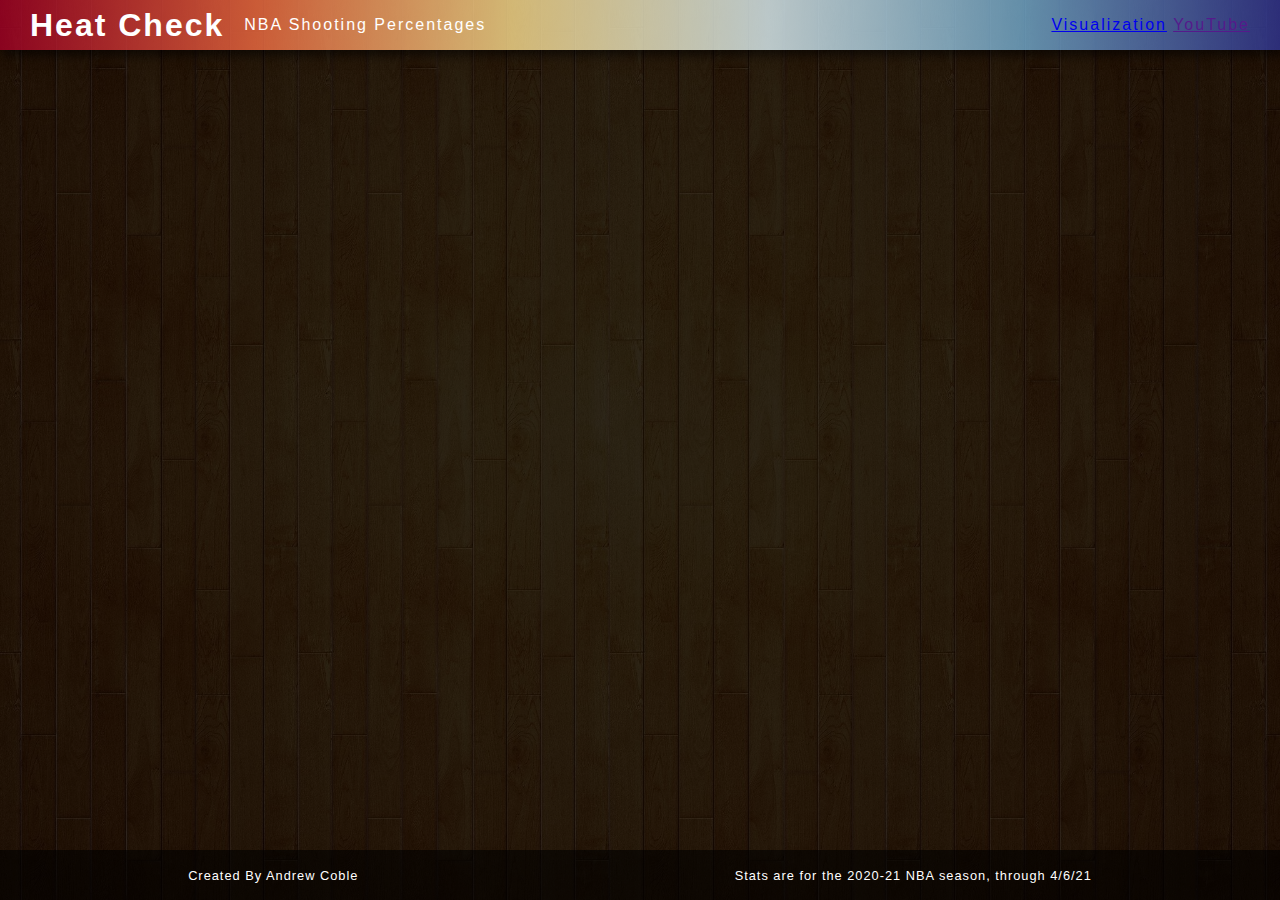
==== documentation.html @ 447e8808 "added documentation page" ====
<html lang="en">

<head>
    <meta charset="UTF-8">
    <meta http-equiv="X-UA-Compatible" content="IE=edge">
    <meta name="viewport" content="width=device-width, initial-scale=1.0">
    <title>Heat Check</title>

    <link rel="stylesheet" href="styles/styles.css">
    <script src="https://d3js.org/d3.v3.min.js"></script>
    <link rel="shortcut icon" href="images/favicon.png" type="image/x-icon">

</head>
<body>
    <nav>
        <div class="nav-left">
            <h1>Heat Check</h1>
            <p>NBA Shooting Percentages</p>
        </div>
        <div class="nav-right">
            <a href="index.html">Visualization</a>
            <a href="">YouTube</a>
        </div>
    </nav>

<div class="content-wrapper"></div>








    <footer>
        <p>Created By Andrew Coble</p>
        <p>Stats are for the 2020-21 NBA season, through 4/6/21</p>
    </footer>
</body>
</html>
---- styles/styles.css ----
* {
  box-sizing: border-box;
  margin: 0;
  padding: 0;
}

html,
body {
  margin: 0;
  padding: 0;
  height: 100%;
}

body {
  background: linear-gradient(to top, rgba(0, 0, 0, 0.8), rgba(0, 0, 0, 0.8)),
    url("../images/bg-image.jpg");
  background-position: center;
  background-size: cover;
  background-repeat: no-repeat;
  background-attachment: fixed;
  font-family: Arial, Helvetica, sans-serif;
  color: white;
}

nav {
  padding: 0 30px;
  letter-spacing: 2px;
  display: flex;
  justify-content: space-between;
  align-items: center;
  height: 50px;
  width: 100%;
  background: linear-gradient(
    to right,
    rgba(165, 0, 38, 0.8),
    rgba(244, 109, 67, 0.8) 20%,
    rgba(254, 224, 144, 0.8) 40%,
    rgba(224, 243, 248, 0.8) 60%,
    rgba(116, 173, 209, 0.8) 80%,
    rgba(49, 54, 149, 0.8) 100%
  );
  box-shadow: 3px 5px 10px rgba(0, 0, 0, 0.6);
}

.nav-left {
  display: flex;
  height: 100%;
  align-items: center;
}

h1 {
  margin-right: 20px;
}

.nav-left a {
  color: white;
  margin: 0 10px;
}

.content-wrapper {
  display: flex;
  flex-direction: column;
  align-items: center;
  justify-content: center;
  min-height: calc(100% - 100px);
}

.button-wrapper {
  width: 790px;
  height: 30px;
  display: flex;
  justify-content: center;
  align-items: center;
  margin: 10px 0 20px 0;
}

.button-wrapper button {
  margin: 0 10px;
  width: 200px;
  height: 30px;
  border-radius: 12px;
  font-weight: 700;
  font-size: 16px;
  border: none;
  color: white;
  letter-spacing: 2px;
  background-color: rgba(244, 109, 67, 0.8);
  box-shadow: 3px 5px 10px rgba(0, 0, 0, 0.6);
}

.select-wrapper {
  display: flex;
  justify-content: space-between;
  align-items: center;
  width: 900px;
  max-width: 100%;
  /* background-color: green; */
}

.select-div {
  margin: 10px 25px;
}

.select-title {
  margin-left: 5px;
}

.courts-wrapper {
  display: flex;
  justify-content: flex-start;
  align-items: center;
  max-width: 100%;
  /* overflow-x: scroll; */
  margin: 0 auto;
}
.court-div {
  display: flex;
  flex-direction: column;
  align-items: center;
  /* background-color: black; */
}

select {
  height: 30px;
  width: 300px;
  /* margin-bottom: 15px; */
  border: none;
  border-radius: 12px;
  padding-left: 10px;
  font-size: 16px;
  margin: 8px 0;
}

.heat-key-wrapper {
  margin: 0 15px;
  height: 500px;
  display: flex;
  align-items: center;
}

.key-title {
  font-size: 95%;
  height: 50px;
  display: flex;
  flex-direction: column;
  align-items: center;
  justify-content: center;
}

.divider {
  height: 90%;
  width: 1px;
  background-color: rgba(255, 255, 255, 0.5);
}

.heat-key {
  /* padding-top: 45px; */
  width: 80px;
  /* background-color: green; */
  height: 100%;
  display: flex;
  flex-direction: column;
  align-items: center;
  justify-content: space-evenly;
  color: white;
  letter-spacing: 2px;
  margin: 0 5px;
}

.key-color {
  height: 40px;
  width: 40px;
  border-radius: 12px;
  border: 2px solid rgba(255, 255, 255, 0.5);
}

.button-div {
  margin: 35px 0 10px;
}
.button-div button {
  height: 40px;
  width: 150px;
  font-weight: 700;
  border: none;
  border-radius: 12px;
  margin: 0 10px;
  box-shadow: 3px 5px 10px rgba(0, 0, 0, 0.6);
  cursor: pointer;
  font-size: 16px;
}

footer {
  height: 50px;
  background-color: rgba(0, 0, 0, 0.6);
  display: flex;
  justify-content: space-around;
  align-items: center;
  letter-spacing: 1px;
  font-size: 80%;
}

/* styles for svg and content */

.court-line {
  stroke: rgba(225, 230, 240, 0.5);
  stroke-width: 2px;
}

text {
  font-family: Arial;
  font-size: 15px;
}
.axis path,
.axis line {
  fill: none;
  stroke: white;
  shape-rendering: crispEdges;
}
.tick text {
  fill: black;
  font-size: 11px;
}
#main {
  border: 3px inset #c3c3d3;
  border-radius: 8px;
  background-color: #efefff;
}

.d-zone {
  stroke: rgba(225, 230, 240, 0.8);
  stroke-width: 2px;
}
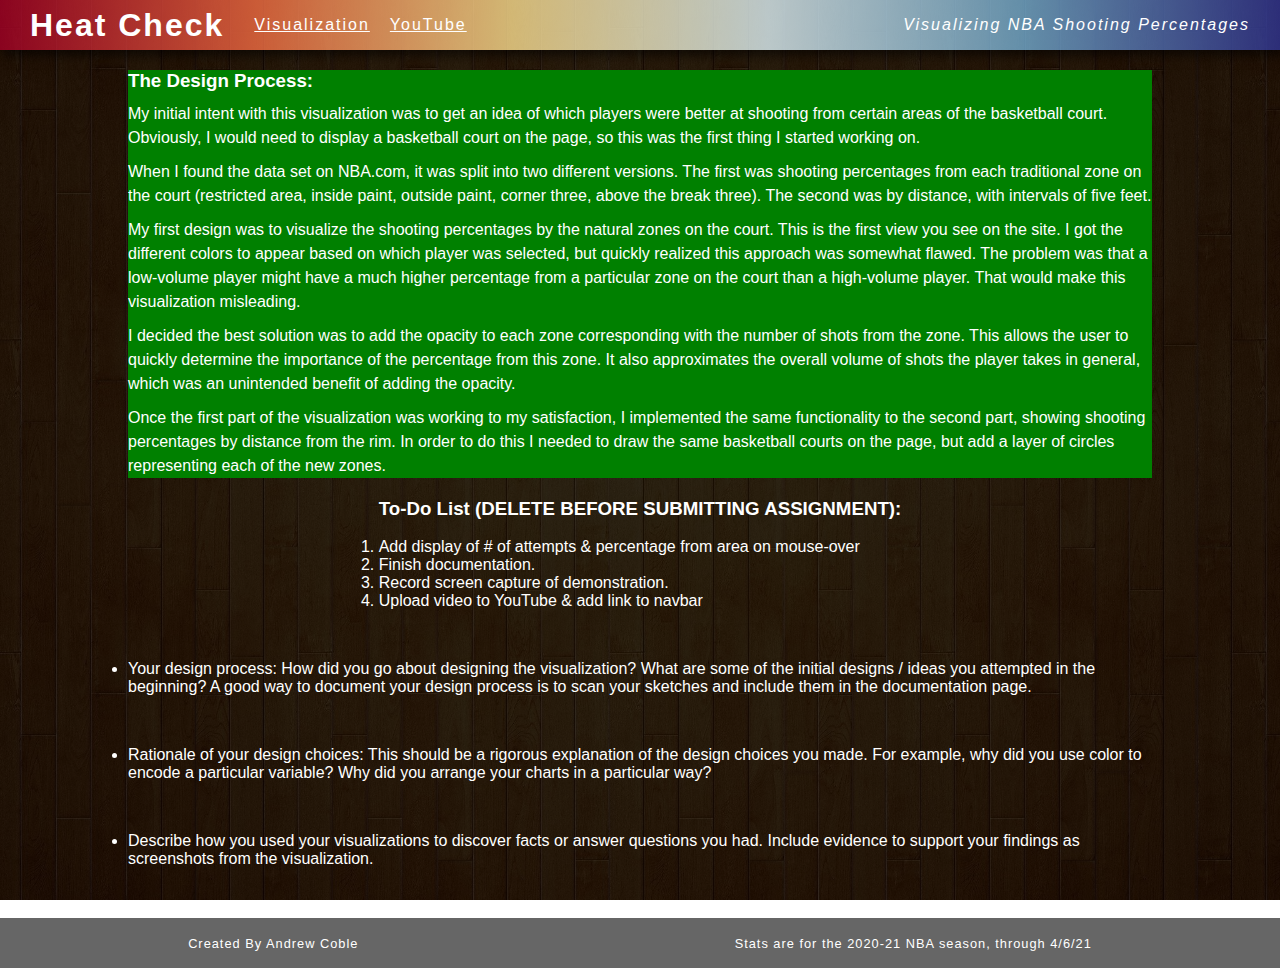
==== commit 6e3bc882: "added team filters, started doc page" ====
--- a/documentation.html
+++ b/documentation.html
@@ -11,25 +11,67 @@
     <link rel="shortcut icon" href="images/favicon.png" type="image/x-icon">
 
 </head>
-<body>
+<div>
     <nav>
         <div class="nav-left">
             <h1>Heat Check</h1>
-            <p>NBA Shooting Percentages</p>
+            <a href="index.html">Visualization</a>
+            <a href="">YouTube</a>
+    
         </div>
         <div class="nav-right">
-            <a href="index.html">Visualization</a>
-            <a href="">YouTube</a>
+            <p><i>Visualizing NBA Shooting Percentages</i></p>
         </div>
     </nav>
 
-<div class="content-wrapper"></div>
+<div class="content-wrapper">
 
+    <div class="doc-section">
+        <h3>The Design Process:</h3>
+        <p>
+            My initial intent with this visualization was to get an idea of which players were better at shooting from certain areas of the basketball court. Obviously, I would need to display a basketball court on the page, so this was the first thing I started working on.
+        </p>
+        <p>
+            When I found the data set on NBA.com, it was split into two different versions. The first was shooting percentages from each traditional zone on the court (restricted area, inside paint, outside paint, corner three, above the break three). The second was by distance, with intervals of five feet.
+        </p>
+        <p>
+            My first design was to visualize the shooting percentages by the natural zones on the court. This is the first view you see on the site. I got the different colors to appear based on which player was selected, but quickly realized this approach was somewhat flawed. The problem was that a low-volume player might have a much higher percentage from a particular zone on the court than a high-volume player. That would make this visualization misleading.
+        </p>
+        <p>
+            I decided the best solution was to add the opacity to each zone corresponding with the number of shots from the zone. This allows the user to quickly determine the importance of the percentage from this zone. It also approximates the overall volume of shots the player takes in general, which was an unintended benefit of adding the opacity. 
+        </p>
+        <p>
+            Once the first part of the visualization was working to my satisfaction, I implemented the same functionality to the second part, showing shooting percentages by distance from the rim. In order to do this I needed to draw the same basketball courts on the page, but add a layer of circles representing each of the new zones.
+        </p>
+    </div>
 
+    <div class="to-do-list">
+        <h3>To-Do List (DELETE BEFORE SUBMITTING ASSIGNMENT):</h3>
+        <br>
+        <ol>
+            <li>Add display of # of attempts & percentage from area on mouse-over</li>
+            <li>Finish documentation.</li>
+            <li>Record screen capture of demonstration.</li>
+            <li>Upload video to YouTube & add link to navbar</li>
+        </ol>
+    </div>
 
+    <ul>
+        <li>Your design process: How did you go about designing the visualization? What are some of the initial designs / ideas you
+        attempted in the beginning? A good way to document your design process is to scan your sketches and include them in the
+        documentation page.
+        </li>
+        <li>Rationale of your design choices: This should be a rigorous explanation of the design choices you made. For example, why
+        did you use color to encode a particular variable? Why did you arrange your charts in a particular way?</li>
+        <li>Describe how you used your visualizations to discover facts or answer questions you had. Include evidence to support
+        your findings as screenshots from the visualization.</li>
+    </ul>
 
+    
+</div>
 
-
+    
+    
 
 
     <footer>
--- a/styles/styles.css
+++ b/styles/styles.css
@@ -65,6 +65,25 @@
   min-height: calc(100% - 100px);
 }
 
+.doc-section {
+  width: 80%;
+  margin: 20px 0;
+  background-color: green;
+}
+
+.doc-section p {
+  margin-top: 10px;
+  line-height: 150%;
+}
+
+ul {
+  width: 80%;
+  margin: 0 auto;
+}
+ul li {
+  margin: 50px 0;
+}
+
 .button-wrapper {
   width: 790px;
   height: 30px;
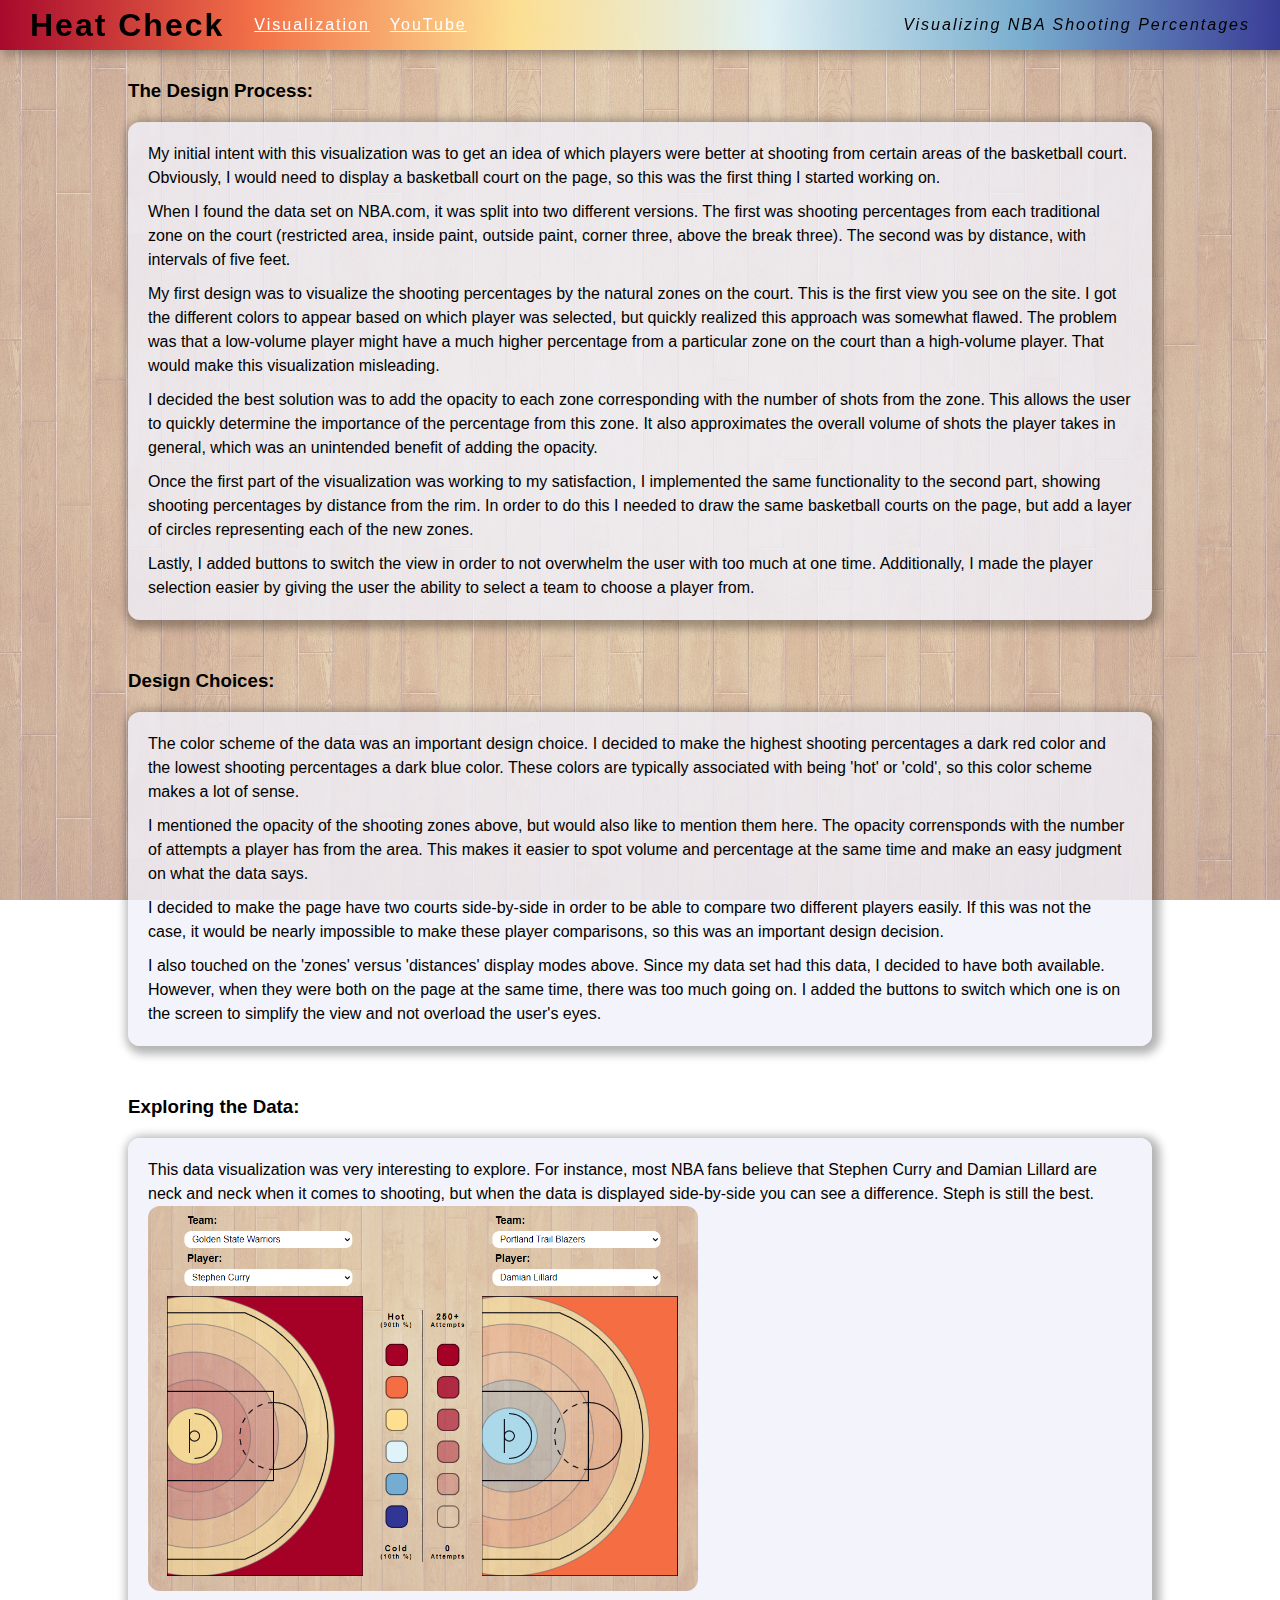
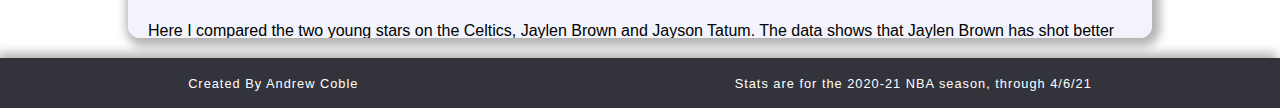
==== commit 07bd96f7: "4/20/21" ====
--- a/documentation.html
+++ b/documentation.html
@@ -26,8 +26,9 @@
 
 <div class="content-wrapper">
 
+    <h3 class='doc-title'>The Design Process:</h3>
     <div class="doc-section">
-        <h3>The Design Process:</h3>
+        
         <p>
             My initial intent with this visualization was to get an idea of which players were better at shooting from certain areas of the basketball court. Obviously, I would need to display a basketball court on the page, so this was the first thing I started working on.
         </p>
@@ -43,29 +44,51 @@
         <p>
             Once the first part of the visualization was working to my satisfaction, I implemented the same functionality to the second part, showing shooting percentages by distance from the rim. In order to do this I needed to draw the same basketball courts on the page, but add a layer of circles representing each of the new zones.
         </p>
+        <p>
+            Lastly, I added buttons to switch the view in order to not overwhelm the user with too much at one time. Additionally, I made the player selection easier by giving the user the ability to select a team to choose a player from.
+        </p>
     </div>
 
-    <div class="to-do-list">
+    <h3 class="doc-title">Design Choices:</h3>
+    <div class="doc-section">
+        <p>
+            The color scheme of the data was an important design choice. I decided to make the highest shooting percentages a dark red color and the lowest shooting percentages a dark blue color. These colors are typically associated with being 'hot' or 'cold', so this color scheme makes a lot of sense.
+        </p>
+        <p>
+            I mentioned the opacity of the shooting zones above, but would also like to mention them here. The opacity corrensponds with the number of attempts a player has from the area. This makes it easier to spot volume and percentage at the same time and make an easy judgment on what the data says.
+        </p>
+        <p>
+            I decided to make the page have two courts side-by-side in order to be able to compare two different players easily. If this was not the case, it would be nearly impossible to make these player comparisons, so this was an important design decision.
+        </p>
+        <p>
+            I also touched on the 'zones' versus 'distances' display modes above. Since my data set had this data, I decided to have both available. However, when they were both on the page at the same time, there was too much going on. I added the buttons to switch which one is on the screen to simplify the view and not overload the user's eyes.
+        </p>
+    </div>
+
+    <h3 class="doc-title">Exploring the Data:</h3>
+    <div class="doc-section">
+        <p>
+            This data visualization was very interesting to explore. For instance, most NBA fans believe that Stephen Curry and Damian Lillard are neck and neck when it comes to shooting, but when the data is displayed side-by-side you can see a difference. Steph is still the best.
+            <br>
+            <img src="images/Screenshot1.png">
+        </p>
+        <br>
+        <p>
+            Here I compared the two young stars on the Celtics, Jaylen Brown and Jayson Tatum. The data shows that Jaylen Brown has shot better from the field, even though they have a very similar usage. This means that maybe Brown should be getting more shots.
+            <br>
+            <img src="images/Screenshot2.png">
+        </p>
+    </div>
+
+    <!-- <div class="to-do-list">
         <h3>To-Do List (DELETE BEFORE SUBMITTING ASSIGNMENT):</h3>
         <br>
         <ol>
             <li>Add display of # of attempts & percentage from area on mouse-over</li>
-            <li>Finish documentation.</li>
             <li>Record screen capture of demonstration.</li>
             <li>Upload video to YouTube & add link to navbar</li>
         </ol>
-    </div>
-
-    <ul>
-        <li>Your design process: How did you go about designing the visualization? What are some of the initial designs / ideas you
-        attempted in the beginning? A good way to document your design process is to scan your sketches and include them in the
-        documentation page.
-        </li>
-        <li>Rationale of your design choices: This should be a rigorous explanation of the design choices you made. For example, why
-        did you use color to encode a particular variable? Why did you arrange your charts in a particular way?</li>
-        <li>Describe how you used your visualizations to discover facts or answer questions you had. Include evidence to support
-        your findings as screenshots from the visualization.</li>
-    </ul>
+    </div> -->
 
     
 </div>
--- a/styles/styles.css
+++ b/styles/styles.css
@@ -12,17 +12,22 @@
 }
 
 body {
-  background: linear-gradient(to top, rgba(0, 0, 0, 0.8), rgba(0, 0, 0, 0.8)),
+  background: linear-gradient(
+      to top,
+      rgba(240, 240, 245, 0.6),
+      rgba(240, 240, 245, 0.6)
+    ),
     url("../images/bg-image.jpg");
   background-position: center;
   background-size: cover;
   background-repeat: no-repeat;
   background-attachment: fixed;
   font-family: Arial, Helvetica, sans-serif;
-  color: white;
+  color: black;
 }
 
 nav {
+  position: fixed;
   padding: 0 30px;
   letter-spacing: 2px;
   display: flex;
@@ -32,14 +37,14 @@
   width: 100%;
   background: linear-gradient(
     to right,
-    rgba(165, 0, 38, 0.8),
-    rgba(244, 109, 67, 0.8) 20%,
-    rgba(254, 224, 144, 0.8) 40%,
-    rgba(224, 243, 248, 0.8) 60%,
-    rgba(116, 173, 209, 0.8) 80%,
-    rgba(49, 54, 149, 0.8) 100%
+    rgba(165, 0, 38, 0.95),
+    rgba(244, 109, 67, 0.95) 20%,
+    rgba(254, 224, 144, 0.95) 40%,
+    rgba(224, 243, 248, 0.95) 60%,
+    rgba(116, 173, 209, 0.95) 80%,
+    rgba(49, 54, 149, 0.95) 100%
   );
-  box-shadow: 3px 5px 10px rgba(0, 0, 0, 0.6);
+  box-shadow: 3px 5px 10px rgba(0, 0, 0, 0.3);
 }
 
 .nav-left {
@@ -58,17 +63,29 @@
 }
 
 .content-wrapper {
+  padding-top: 50px;
   display: flex;
   flex-direction: column;
   align-items: center;
   justify-content: center;
-  min-height: calc(100% - 100px);
+  min-height: calc(100% - 50px);
+}
+
+.doc-title {
+  margin: 30px 0 20px;
+  width: 80%;
+  /* background-color: green; */
 }
 
 .doc-section {
   width: 80%;
-  margin: 20px 0;
-  background-color: green;
+  margin: 0 0 20px;
+  background-color: rgba(240, 240, 250, 0.8);
+  box-shadow: 3px 3px 10px 5px rgba(0, 0, 0, 0.3);
+  max-height: 500px;
+  overflow-x: auto;
+  padding: 10px 20px 20px;
+  border-radius: 12px;
 }
 
 .doc-section p {
@@ -76,6 +93,15 @@
   line-height: 150%;
 }
 
+.doc-section p img {
+  border-radius: 12px;
+  margin: 0 auto;
+  width: 100%;
+  max-width: 550px;
+  min-width: 350px;
+  height: auto;
+}
+
 ul {
   width: 80%;
   margin: 0 auto;
@@ -93,8 +119,13 @@
   margin: 10px 0 20px 0;
 }
 
+.button-wrapper h3 {
+  width: auto;
+  /* text-align: right; */
+}
+
 .button-wrapper button {
-  margin: 0 10px;
+  margin: 0 0 0 15px;
   width: 200px;
   height: 30px;
   border-radius: 12px;
@@ -103,8 +134,8 @@
   border: none;
   color: white;
   letter-spacing: 2px;
-  background-color: rgba(244, 109, 67, 0.8);
-  box-shadow: 3px 5px 10px rgba(0, 0, 0, 0.6);
+  background-color: rgba(244, 109, 67, 0.9);
+  box-shadow: 3px 5px 10px rgba(0, 0, 0, 0.3);
 }
 
 .select-wrapper {
@@ -132,6 +163,12 @@
   /* overflow-x: scroll; */
   margin: 0 auto;
 }
+
+svg {
+  border: rgba(0, 0, 10, 0.9) solid 1px;
+  box-shadow: 0px 5px 15px rgba(0, 0, 0, 0.3);
+}
+
 .court-div {
   display: flex;
   flex-direction: column;
@@ -168,8 +205,8 @@
 
 .divider {
   height: 90%;
-  width: 1px;
-  background-color: rgba(255, 255, 255, 0.5);
+  width: 2px;
+  background-color: rgba(0, 0, 10, 0.5);
 }
 
 .heat-key {
@@ -181,7 +218,7 @@
   flex-direction: column;
   align-items: center;
   justify-content: space-evenly;
-  color: white;
+  /* color: white; */
   letter-spacing: 2px;
   margin: 0 5px;
 }
@@ -190,7 +227,7 @@
   height: 40px;
   width: 40px;
   border-radius: 12px;
-  border: 2px solid rgba(255, 255, 255, 0.5);
+  border: 2px solid rgba(0, 0, 10, 0.5);
 }
 
 .button-div {
@@ -203,14 +240,16 @@
   border: none;
   border-radius: 12px;
   margin: 0 10px;
-  box-shadow: 3px 5px 10px rgba(0, 0, 0, 0.6);
+  box-shadow: 3px 5px 10px rgba(0, 0, 10, 0.6);
   cursor: pointer;
   font-size: 16px;
 }
 
 footer {
   height: 50px;
-  background-color: rgba(0, 0, 0, 0.6);
+  background-color: rgba(0, 0, 10, 0.8);
+  box-shadow: -3px -5px 10px rgba(0, 0, 0, 0.3);
+  color: white;
   display: flex;
   justify-content: space-around;
   align-items: center;
@@ -221,7 +260,7 @@
 /* styles for svg and content */
 
 .court-line {
-  stroke: rgba(225, 230, 240, 0.5);
+  stroke: rgba(0, 0, 10, 0.9);
   stroke-width: 2px;
 }
 
@@ -232,7 +271,7 @@
 .axis path,
 .axis line {
   fill: none;
-  stroke: white;
+  stroke: green;
   shape-rendering: crispEdges;
 }
 .tick text {
@@ -246,6 +285,6 @@
 }
 
 .d-zone {
-  stroke: rgba(225, 230, 240, 0.8);
+  stroke: rgba(100, 100, 110, 0.4);
   stroke-width: 2px;
 }
